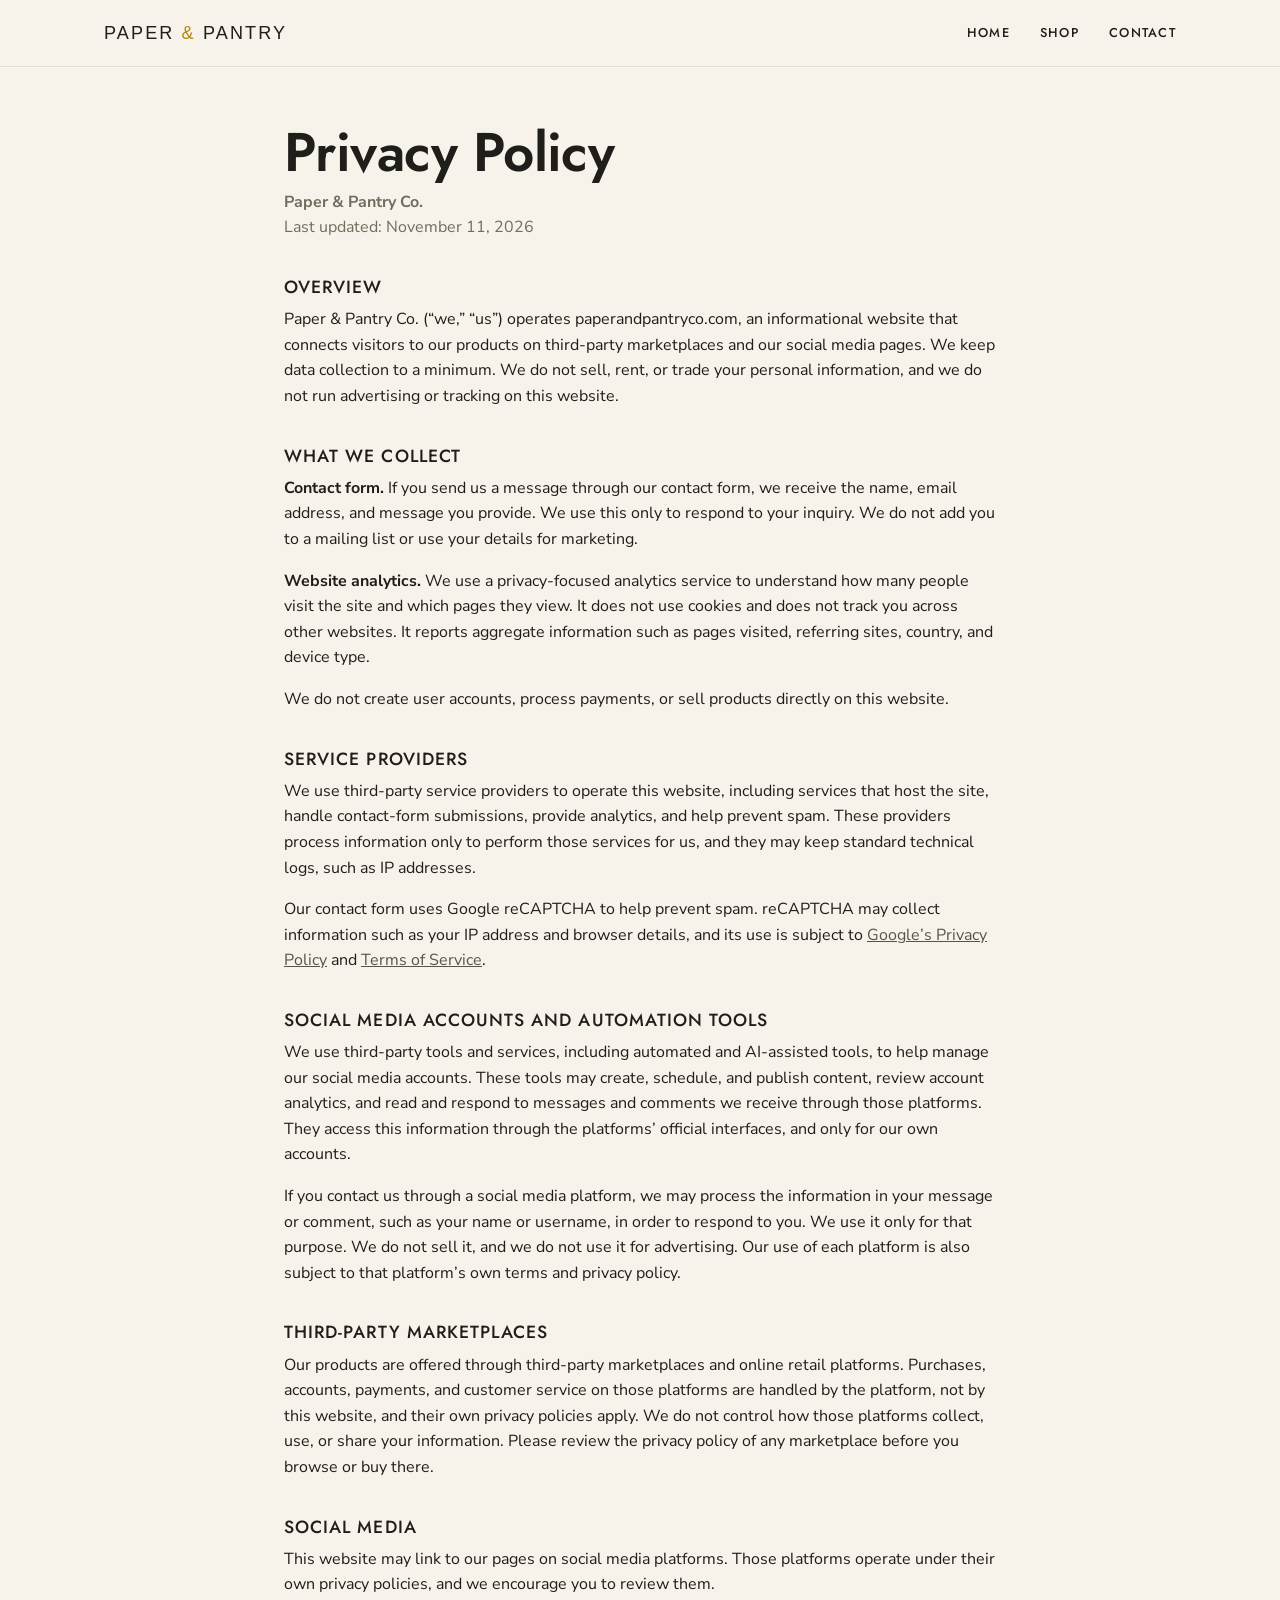
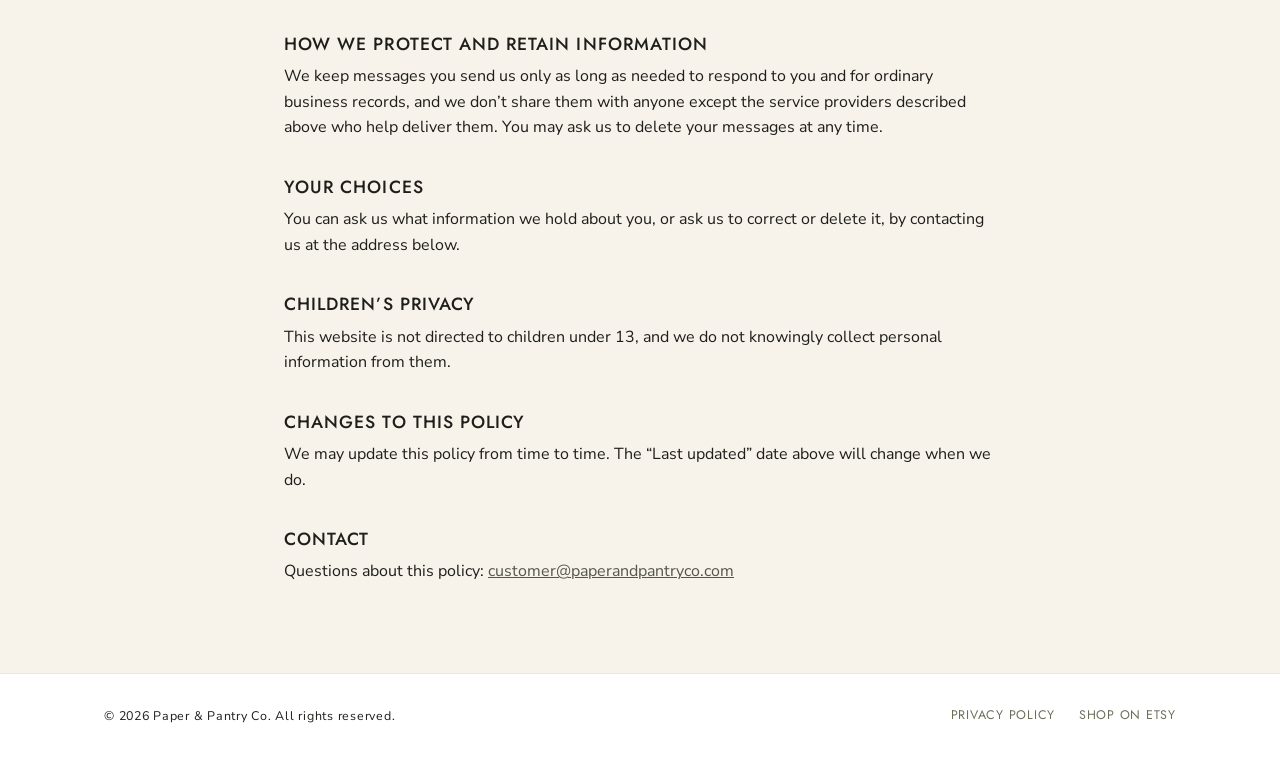
==== privacy-policy.html @ 569ddb1e "Add files via upload" ====
<!DOCTYPE html>
<html lang="en">
<head>
<meta charset="UTF-8">
<meta name="viewport" content="width=device-width, initial-scale=1.0">
<title>Privacy Policy | Paper &amp; Pantry Co.</title>
<meta name="description" content="Privacy policy for Paper &amp; Pantry Co. (paperandpantryco.com).">
<link rel="icon" href="images/logo.png" type="image/png">
<link rel="preconnect" href="https://fonts.googleapis.com">
<link rel="preconnect" href="https://fonts.gstatic.com" crossorigin>
<link href="https://fonts.googleapis.com/css2?family=Jost:wght@400;500;600&family=Nunito+Sans:wght@400;600;700&display=swap" rel="stylesheet">
<link rel="stylesheet" href="css/style.css">
</head>
<body>

<header class="site-header" id="top">
  <div class="wrap header-inner">
    <a href="/" class="logo">
      <img src="images/logo.svg" alt="Paper &amp; Pantry Co." height="34">
    </a>
    <button class="nav-toggle" id="navToggle" aria-label="Toggle navigation" aria-expanded="false">
      <span></span><span></span><span></span>
    </button>
    <nav class="site-nav" id="siteNav">
      <a href="/">Home</a>
      <a href="/#shop">Shop</a>
      <a href="/#contact">Contact</a>
    </nav>
  </div>
</header>

<main>
  <article class="wrap policy">
    <h1>Privacy Policy</h1>
    <p class="policy-meta"><strong>Paper &amp; Pantry Co.</strong><br>Last updated: November 11, 2026</p>

    <h2>Overview</h2>
    <p>Paper &amp; Pantry Co. (&ldquo;we,&rdquo; &ldquo;us&rdquo;) operates paperandpantryco.com, an informational website that connects visitors to our products on third-party marketplaces and our social media pages. We keep data collection to a minimum. We do not sell, rent, or trade your personal information, and we do not run advertising or tracking on this website.</p>

    <h2>What we collect</h2>
    <p><strong>Contact form.</strong> If you send us a message through our contact form, we receive the name, email address, and message you provide. We use this only to respond to your inquiry. We do not add you to a mailing list or use your details for marketing.</p>
    <p><strong>Website analytics.</strong> We use a privacy-focused analytics service to understand how many people visit the site and which pages they view. It does not use cookies and does not track you across other websites. It reports aggregate information such as pages visited, referring sites, country, and device type.</p>
    <p>We do not create user accounts, process payments, or sell products directly on this website.</p>

    <h2>Service providers</h2>
    <p>We use third-party service providers to operate this website, including services that host the site, handle contact-form submissions, provide analytics, and help prevent spam. These providers process information only to perform those services for us, and they may keep standard technical logs, such as IP addresses.</p>
    <p>Our contact form uses Google reCAPTCHA to help prevent spam. reCAPTCHA may collect information such as your IP address and browser details, and its use is subject to <a href="https://policies.google.com/privacy" target="_blank" rel="noopener">Google&rsquo;s Privacy Policy</a> and <a href="https://policies.google.com/terms" target="_blank" rel="noopener">Terms of Service</a>.</p>

    <h2>Social media accounts and automation tools</h2>
    <p>We use third-party tools and services, including automated and AI-assisted tools, to help manage our social media accounts. These tools may create, schedule, and publish content, review account analytics, and read and respond to messages and comments we receive through those platforms. They access this information through the platforms&rsquo; official interfaces, and only for our own accounts.</p>
    <p>If you contact us through a social media platform, we may process the information in your message or comment, such as your name or username, in order to respond to you. We use it only for that purpose. We do not sell it, and we do not use it for advertising. Our use of each platform is also subject to that platform&rsquo;s own terms and privacy policy.</p>

    <h2>Third-party marketplaces</h2>
    <p>Our products are offered through third-party marketplaces and online retail platforms. Purchases, accounts, payments, and customer service on those platforms are handled by the platform, not by this website, and their own privacy policies apply. We do not control how those platforms collect, use, or share your information. Please review the privacy policy of any marketplace before you browse or buy there.</p>

    <h2>Social media</h2>
    <p>This website may link to our pages on social media platforms. Those platforms operate under their own privacy policies, and we encourage you to review them.</p>

    <h2>How we protect and retain information</h2>
    <p>We keep messages you send us only as long as needed to respond to you and for ordinary business records, and we don&rsquo;t share them with anyone except the service providers described above who help deliver them. You may ask us to delete your messages at any time.</p>

    <h2>Your choices</h2>
    <p>You can ask us what information we hold about you, or ask us to correct or delete it, by contacting us at the address below.</p>

    <h2>Children&rsquo;s privacy</h2>
    <p>This website is not directed to children under 13, and we do not knowingly collect personal information from them.</p>

    <h2>Changes to this policy</h2>
    <p>We may update this policy from time to time. The &ldquo;Last updated&rdquo; date above will change when we do.</p>

    <h2>Contact</h2>
    <p>Questions about this policy: <a href="mailto:customer@paperandpantryco.com">customer@paperandpantryco.com</a></p>
  </article>
</main>

<footer class="site-footer">
  <div class="wrap footer-inner">
    <p>&copy; <span id="year"></span> Paper &amp; Pantry Co. All rights reserved.</p>
    <div class="footer-links">
      <a href="/privacy-policy">Privacy Policy</a>
      <a href="https://www.etsy.com/shop/PaperAndPantryCo" target="_blank" rel="noopener">Shop on Etsy</a>
    </div>
  </div>
</footer>

<script src="js/script.js"></script>
<!-- Cloudflare Web Analytics --><script type='module' src='https://static.cloudflareinsights.com/beacon.min.js' data-cf-beacon='{"token": "b6e35c9b751147b7b90897d786209f71"}'></script><!-- End Cloudflare Web Analytics -->
</body>
</html>
---- css/style.css ----
:root {
  --cream: #F7F3EA;
  --white: #FFFFFF;
  --ink: #1F1E1B;
  --olive: #6E6E5C;
  --olive-dark: #55554A;
  --stone: #C9BFA8;
  --max-width: 1120px;
  --heading: 'Jost', sans-serif;
  --sans: 'Nunito Sans', sans-serif;
}

* { box-sizing: border-box; }

html { scroll-behavior: smooth; }

body {
  margin: 0;
  font-family: var(--sans);
  color: var(--ink);
  background: var(--cream);
  line-height: 1.6;
}

img { max-width: 100%; display: block; }

.wrap {
  max-width: var(--max-width);
  margin: 0 auto;
  padding: 0 24px;
}

h1, h2, h3 {
  font-family: var(--heading);
  font-weight: 500;
  line-height: 1.15;
  letter-spacing: 0.02em;
  text-transform: uppercase;
  margin: 0 0 16px;
}

h1 { font-size: clamp(1.9rem, 7vw, 3.4rem); font-weight: 600; letter-spacing: -0.01em; line-height: 1.08; text-transform: none; white-space: nowrap; }
h2 { font-size: clamp(1.5rem, 2.6vw, 2rem); text-align: center; letter-spacing: 0.06em; }
h3 { font-size: 1.1rem; margin-bottom: 4px; letter-spacing: 0.08em; }

p { margin: 0 0 16px; }

a { color: var(--olive); }

/* Header */
.site-header {
  position: sticky;
  top: 0;
  z-index: 50;
  background: rgba(247, 243, 234, 0.94);
  backdrop-filter: blur(6px);
  border-bottom: 1px solid rgba(31,30,27,0.1);
}

.header-inner {
  display: flex;
  align-items: center;
  justify-content: space-between;
  padding-top: 16px;
  padding-bottom: 16px;
}

.logo img { height: 34px; }

.site-nav {
  display: flex;
  align-items: center;
  gap: 30px;
}

.site-nav a {
  text-decoration: none;
  color: var(--ink);
  font-family: var(--heading);
  font-weight: 500;
  font-size: 0.8rem;
  letter-spacing: 0.1em;
  text-transform: uppercase;
}

.site-nav a:hover { color: var(--olive); }

.nav-toggle {
  display: none;
  flex-direction: column;
  gap: 5px;
  background: none;
  border: none;
  cursor: pointer;
  padding: 6px;
}

.nav-toggle span {
  width: 24px;
  height: 1.5px;
  background: var(--ink);
}

/* Buttons */
.btn {
  display: inline-block;
  padding: 13px 26px;
  border-radius: 999px;
  font-family: var(--heading);
  font-weight: 500;
  text-decoration: none;
  font-size: 0.8rem;
  letter-spacing: 0.1em;
  text-transform: uppercase;
  border: 1px solid transparent;
  cursor: pointer;
  transition: transform 0.15s ease, background 0.15s ease, color 0.15s ease;
}

.btn:hover { transform: translateY(-1px); }

.btn-primary {
  background: var(--olive);
  color: var(--white);
}

.btn-primary:hover { background: var(--olive-dark); }

.btn-ghost {
  background: transparent;
  border-color: var(--ink);
  color: var(--ink);
}

.btn-ghost:hover { background: var(--ink); color: var(--cream); }

.btn-small { padding: 9px 18px; font-size: 0.72rem; }
.btn-large { padding: 17px 32px; font-size: 0.85rem; }

/* Hero */
.hero {
  position: relative;
  min-height: 620px;
  display: flex;
  align-items: center;
  overflow: hidden;
}

.hero-photo {
  position: absolute;
  inset: 0;
  width: 100%;
  height: 100%;
  object-fit: cover;
  object-position: center 60%;
}

.hero .wrap { position: relative; z-index: 2; }

.hero-card {
  background: rgba(110, 110, 92, 0.8);
  backdrop-filter: blur(4px);
  -webkit-backdrop-filter: blur(4px);
  color: var(--white);
  box-shadow: 0 16px 40px rgba(31,30,27,0.28);
  padding: 40px 36px;
  max-width: 440px;
}

.hero-card h1 { color: var(--white); }

.hero-card .btn-primary { background: var(--white); color: var(--olive-dark); }
.hero-card .btn-primary:hover { background: var(--cream); }

.hero-card .btn-ghost { border-color: var(--white); color: var(--white); }
.hero-card .btn-ghost:hover { background: var(--white); color: var(--ink); }

.eyebrow {
  font-family: var(--heading);
  text-transform: uppercase;
  letter-spacing: 0.15em;
  font-size: 0.75rem;
  font-weight: 500;
  color: var(--olive);
  margin-bottom: 14px;
}

.hero-card .eyebrow { color: var(--stone); }

.eyebrow.center { text-align: center; }

.hero-blurb {
  font-size: 0.98rem;
  color: rgba(255,255,255,0.9);
  max-width: 36ch;
}

.hero-actions {
  display: flex;
  gap: 16px;
  flex-wrap: wrap;
  margin-top: 12px;
}

@media (max-width: 640px) {
  .hero { min-height: 560px; }
  .hero-card { padding: 28px 24px; max-width: none; }
}

/* Trust bar */
.trust-bar {
  background: var(--white);
  padding: 40px 0;
  border-bottom: 1px solid rgba(31,30,27,0.08);
}

.trust-grid {
  display: grid;
  grid-template-columns: repeat(4, 1fr);
  gap: 28px;
}

.trust-item {
  display: flex;
  align-items: flex-start;
  gap: 14px;
}

.trust-icon {
  width: 30px;
  height: 30px;
  flex-shrink: 0;
  color: var(--olive);
}

.trust-title {
  font-family: var(--heading);
  font-size: 0.8rem;
  font-weight: 500;
  letter-spacing: 0.06em;
  text-transform: uppercase;
  margin: 0 0 4px;
}

.trust-sub {
  font-size: 0.85rem;
  color: var(--olive);
  margin: 0;
}

@media (max-width: 860px) {
  .trust-grid { grid-template-columns: repeat(2, 1fr); }
}

@media (max-width: 480px) {
  .trust-grid { grid-template-columns: 1fr; }
}

/* Categories */
.categories { background: var(--white); padding: 72px 0; border-top: 1px solid rgba(31,30,27,0.08); border-bottom: 1px solid rgba(31,30,27,0.08); }

.card-grid {
  display: grid;
  grid-template-columns: repeat(auto-fit, minmax(190px, 1fr));
  gap: 20px;
  margin-top: 40px;
}

.card {
  display: block;
  position: relative;
  background: var(--cream);
  border: 1px solid rgba(31,30,27,0.15);
  text-decoration: none;
  color: var(--ink);
  overflow: hidden;
  aspect-ratio: 3 / 4;
}

.card-img {
  width: 100%;
  height: 100%;
  object-fit: cover;
  transition: transform 0.3s ease;
}

.card:hover .card-img { transform: scale(1.04); }

.card-body {
  position: absolute;
  left: 0;
  right: 0;
  bottom: 0;
  padding: 18px 16px 16px;
  text-align: center;
  background: linear-gradient(to top, rgba(31,30,27,0.78) 0%, rgba(31,30,27,0.4) 60%, transparent 100%);
}

.card-body h3 { color: var(--white); margin-bottom: 4px; }

.card-sub {
  font-family: var(--heading);
  font-size: 0.68rem;
  letter-spacing: 0.12em;
  text-transform: uppercase;
  color: var(--stone);
  margin: 0;
}

/* Shop CTA */
.shop-cta {
  padding: 80px 0;
  text-align: center;
  background: var(--olive);
  color: var(--white);
}

.shop-cta h2 { color: var(--white); }
.shop-cta p { max-width: 50ch; margin-left: auto; margin-right: auto; opacity: 0.92; }
.shop-cta .btn-primary { background: var(--white); color: var(--olive-dark); }
.shop-cta .btn-primary:hover { background: var(--cream); }

/* Contact */
.contact { padding: 80px 0; }

.contact-inner {
  display: grid;
  grid-template-columns: 0.9fr 1.1fr;
  gap: 56px;
}

.social-list {
  list-style: none;
  padding: 0;
  display: flex;
  gap: 22px;
  flex-wrap: wrap;
  margin-top: 26px;
}

.social-list a {
  text-decoration: none;
  font-family: var(--heading);
  font-size: 0.78rem;
  letter-spacing: 0.08em;
  text-transform: uppercase;
  color: var(--ink);
  border-bottom: 1px solid var(--olive);
  padding-bottom: 2px;
}

.social-list a:hover { color: var(--olive); }

.contact-form {
  display: flex;
  flex-direction: column;
  gap: 6px;
  background: var(--white);
  border: 1px solid rgba(31,30,27,0.15);
  padding: 32px;
}

.contact-form label {
  font-family: var(--heading);
  font-size: 0.72rem;
  letter-spacing: 0.1em;
  text-transform: uppercase;
  margin-top: 12px;
}

.contact-form input,
.contact-form textarea {
  font-family: var(--sans);
  font-size: 1rem;
  padding: 10px 2px;
  border-radius: 0;
  border: none;
  border-bottom: 1px solid rgba(31,30,27,0.3);
  background: transparent;
  color: var(--ink);
}

.contact-form input:focus,
.contact-form textarea:focus {
  outline: none;
  border-bottom-color: var(--olive);
}

.g-recaptcha { margin-top: 16px; }

.contact-form button { margin-top: 20px; align-self: flex-start; }

.form-note { font-size: 0.85rem; margin-top: 12px; margin-bottom: 0; }

/* Footer */
.site-footer { padding: 32px 0; border-top: 1px solid rgba(31,30,27,0.1); background: var(--white); }

.footer-inner {
  display: flex;
  justify-content: space-between;
  flex-wrap: wrap;
  gap: 12px;
  font-size: 0.78rem;
  letter-spacing: 0.06em;
}

.footer-inner a { text-decoration: none; font-family: var(--heading); text-transform: uppercase; }

.footer-links { display: flex; gap: 24px; flex-wrap: wrap; }

/* Policy page */
.policy { max-width: 760px; padding-top: 56px; padding-bottom: 72px; }
.policy h1 { margin-bottom: 8px; }
.policy h2 { text-align: left; font-size: 1.1rem; margin: 36px 0 10px; }
.policy p { font-size: 1rem; }
.policy a { color: var(--olive-dark); }
.policy-meta { color: var(--olive); font-size: 0.9rem; margin-bottom: 8px; }

/* Responsive */
@media (max-width: 860px) {
  .contact-inner { grid-template-columns: 1fr; }
}

@media (max-width: 640px) {
  .nav-toggle { display: flex; }
  .site-nav {
    position: absolute;
    top: 100%;
    left: 0;
    right: 0;
    background: var(--cream);
    flex-direction: column;
    align-items: flex-start;
    gap: 0;
    padding: 8px 24px 20px;
    border-bottom: 1px solid rgba(31,30,27,0.1);
    display: none;
  }
  .site-nav.open { display: flex; }
  .site-nav a { padding: 12px 0; width: 100%; }
  .card-grid { grid-template-columns: 1fr; }
}
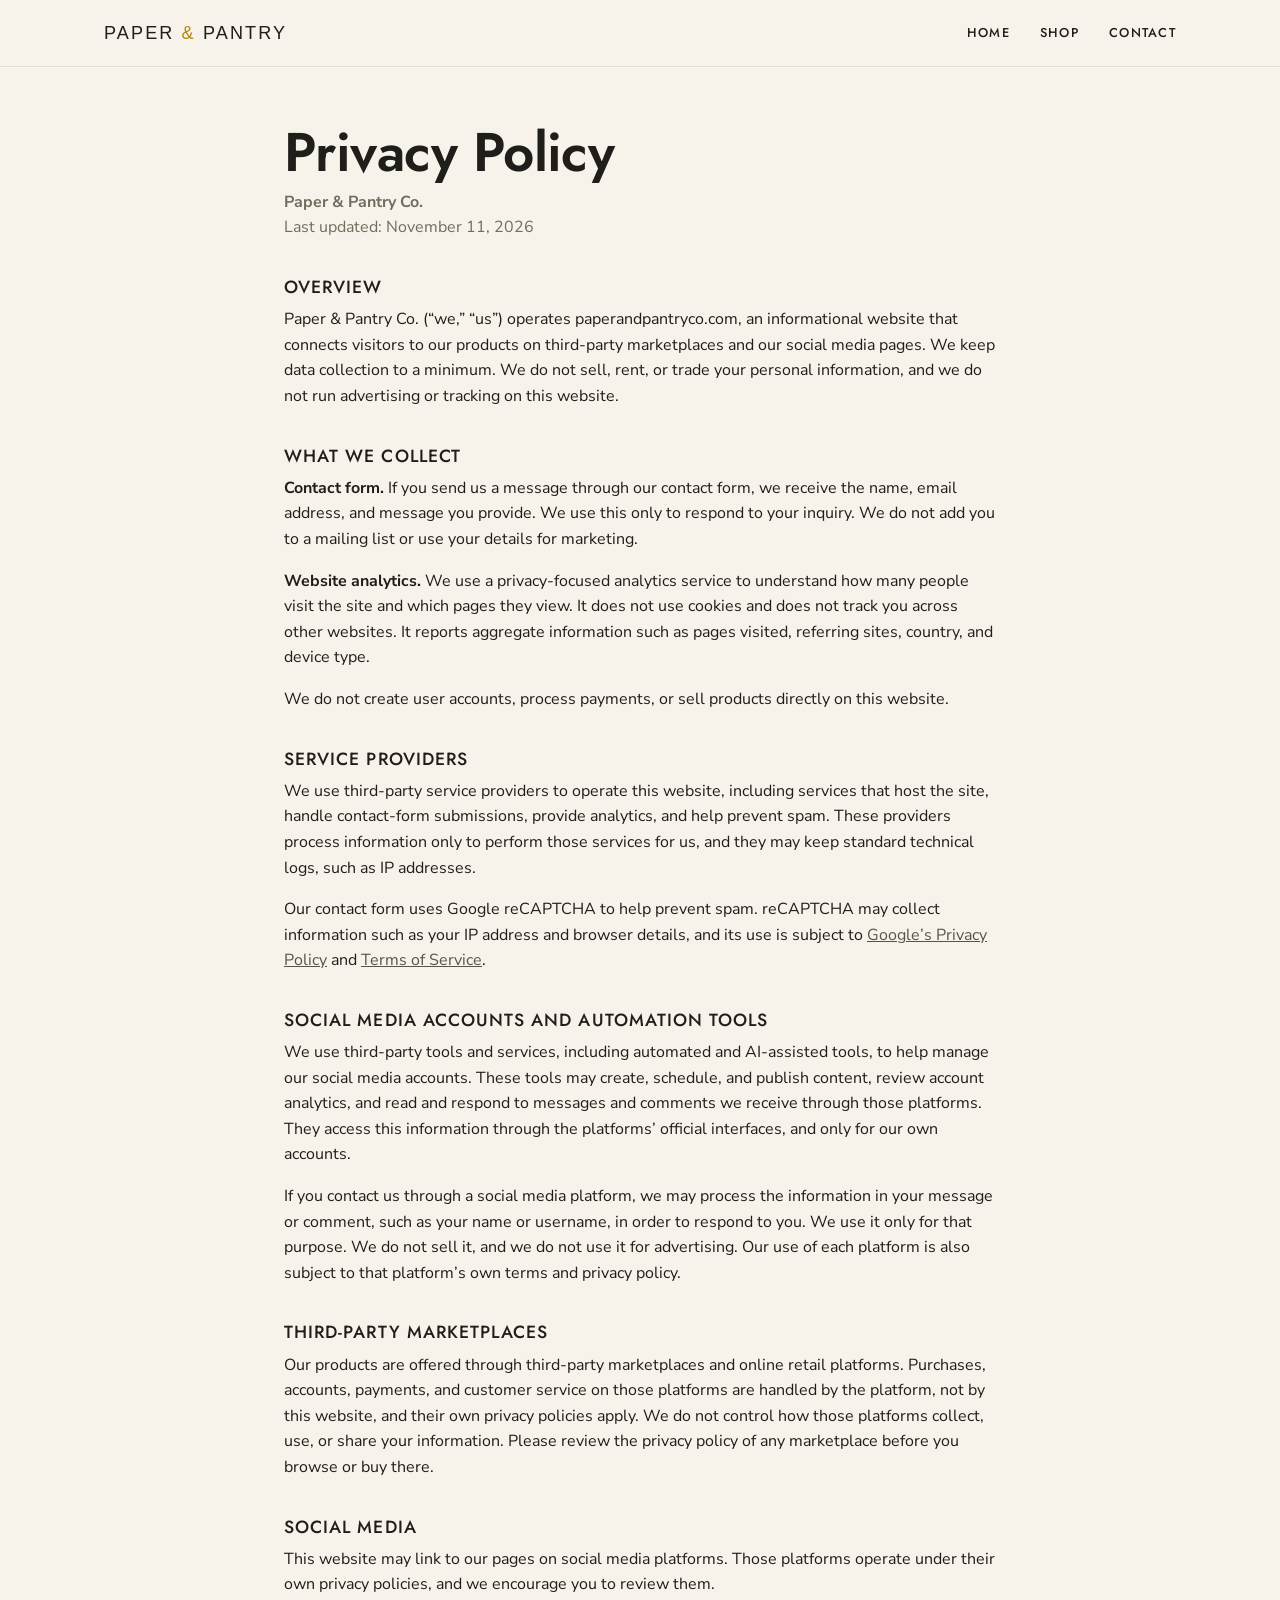
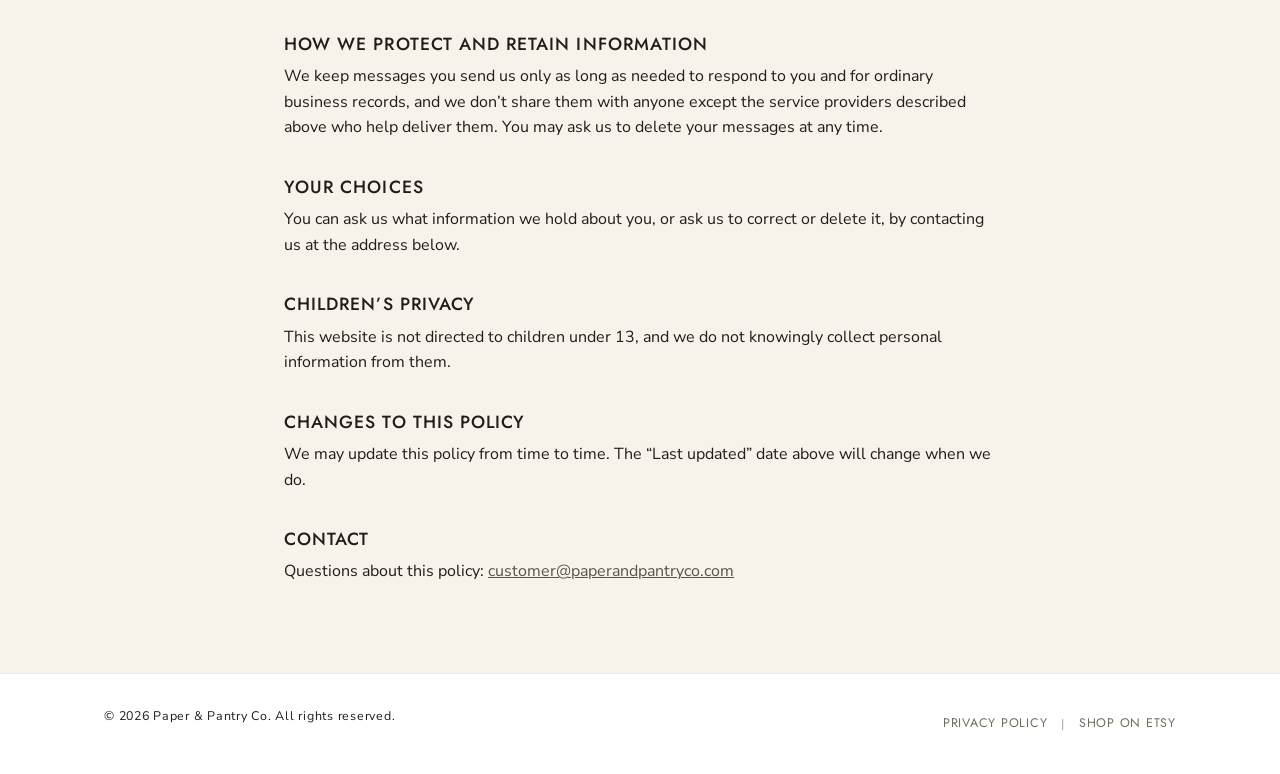
==== commit 7d2a4724: "Add files via upload" ====
--- a/privacy-policy.html
+++ b/privacy-policy.html
@@ -78,6 +78,7 @@
     <p>&copy; <span id="year"></span> Paper &amp; Pantry Co. All rights reserved.</p>
     <div class="footer-links">
       <a href="/privacy-policy">Privacy Policy</a>
+      <span class="footer-sep" aria-hidden="true">|</span>
       <a href="https://www.etsy.com/shop/PaperAndPantryCo" target="_blank" rel="noopener">Shop on Etsy</a>
     </div>
   </div>
--- a/css/style.css
+++ b/css/style.css
@@ -406,7 +406,8 @@
 
 .footer-inner a { text-decoration: none; font-family: var(--heading); text-transform: uppercase; }
 
-.footer-links { display: flex; gap: 24px; flex-wrap: wrap; }
+.footer-links { display: flex; gap: 14px; flex-wrap: wrap; align-items: center; }
+.footer-sep { color: var(--olive); opacity: 0.6; }
 
 /* Policy page */
 .policy { max-width: 760px; padding-top: 56px; padding-bottom: 72px; }
